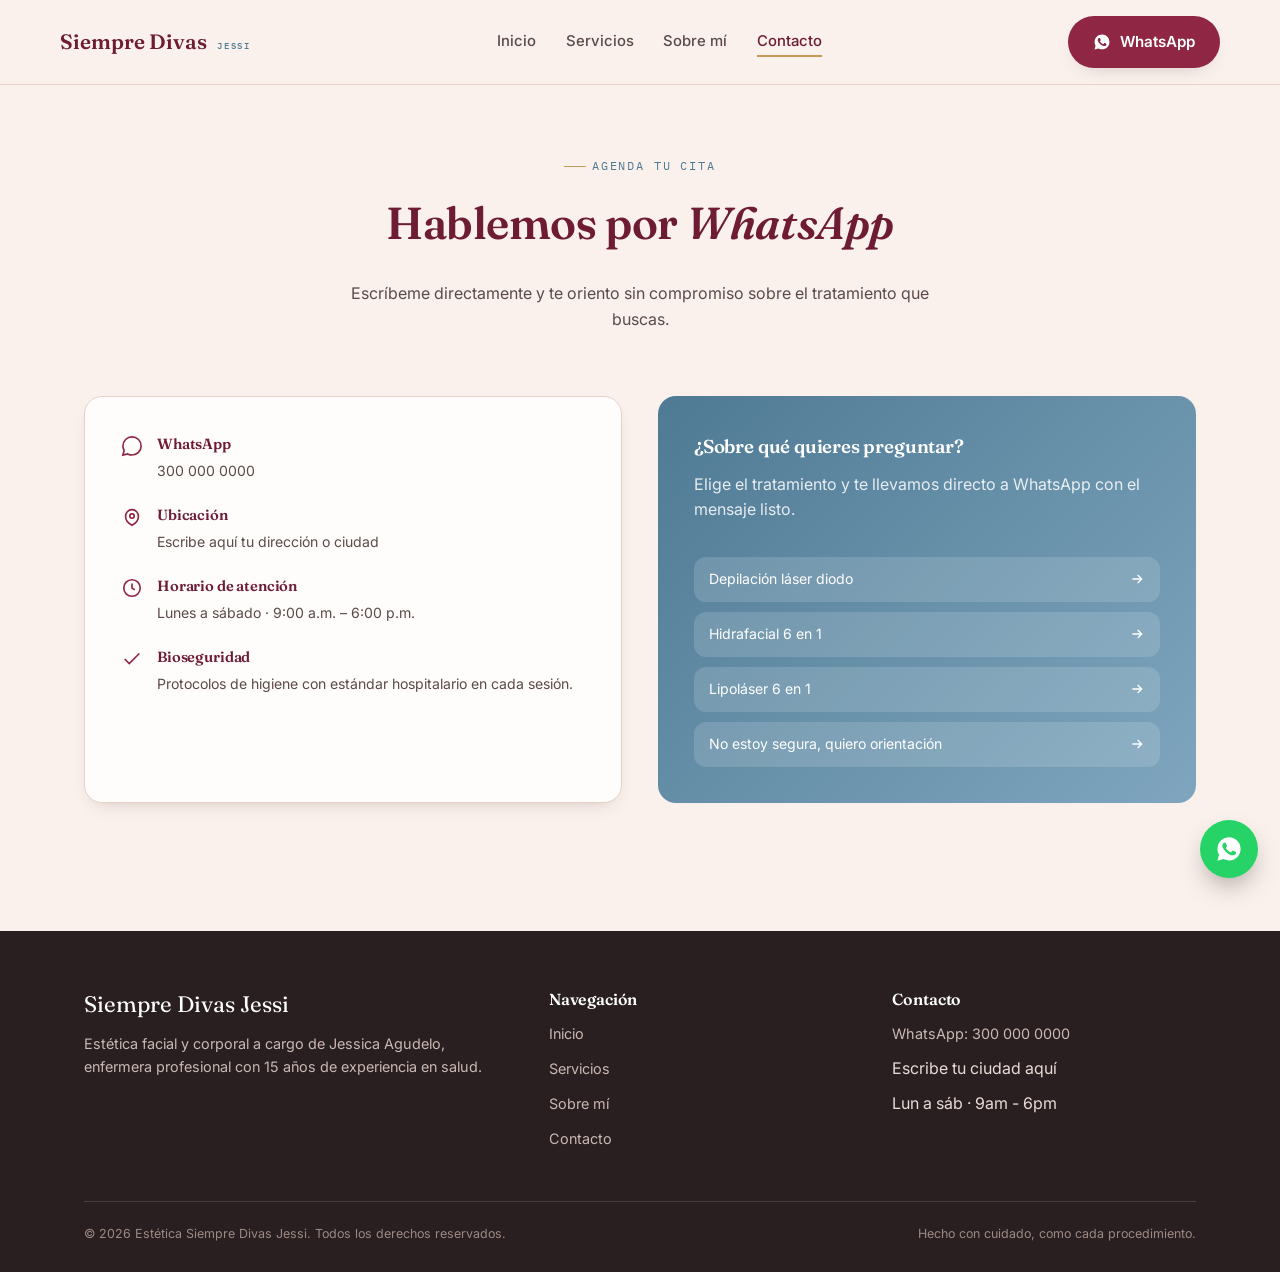
==== contacto.html @ ecc90932 "primer version" ====
<!doctype html>
<html lang="es">
  <head>
    <meta charset="UTF-8" />
    <meta name="viewport" content="width=device-width, initial-scale=1.0" />
    <title>Contacto — Estética Siempre Divas Jessi</title>
    <meta
      name="description"
      content="Agenda tu cita en Estética Siempre Divas Jessi por WhatsApp. Escríbenos y te orientamos sobre depilación láser, hidrafacial o lipoláser."
    />
    <link rel="preconnect" href="https://fonts.googleapis.com" />
    <link rel="preconnect" href="https://fonts.gstatic.com" crossorigin />
    <link
      href="https://fonts.googleapis.com/css2?family=Fraunces:ital,opsz,wght@0,9..144,500;0,9..144,600;1,9..144,500&family=Inter:wght@400;500;600;700&family=IBM+Plex+Mono:wght@500&display=swap"
      rel="stylesheet"
    />
    <link rel="stylesheet" href="style.css" />
  </head>
  <body>
    <!-- ============ HEADER ============ -->
    <header class="site-header">
      <nav class="nav container">
        <a href="index.html" class="brand"
          >Siempre Divas <small>Jessi</small></a
        >
        <ul class="nav-links">
          <li><a href="index.html">Inicio</a></li>
          <li><a href="servicios.html">Servicios</a></li>
          <li><a href="sobre-mi.html">Sobre mí</a></li>
          <li><a href="contacto.html" class="active">Contacto</a></li>
        </ul>
        <div class="nav-cta">
          <a
            class="btn btn-primary"
            href="https://wa.me/573219563133?text=Hola%20Jessi%2C%20quiero%20agendar%20una%20cita"
            target="_blank"
            rel="noopener"
          >
            <svg viewBox="0 0 24 24" fill="currentColor">
              <path
                d="M12.04 2C6.58 2 2.13 6.45 2.13 11.91c0 1.75.46 3.45 1.32 4.95L2.05 22l5.25-1.38a9.9 9.9 0 0 0 4.74 1.21h.01c5.46 0 9.91-4.45 9.91-9.91C21.96 6.45 17.5 2 12.04 2Zm5.8 14.02c-.24.68-1.4 1.3-1.93 1.38-.5.08-1.12.11-1.8-.11-.42-.14-.96-.32-1.65-.62-2.9-1.25-4.8-4.16-4.94-4.36-.14-.2-1.18-1.57-1.18-3 0-1.42.75-2.12 1.02-2.41.27-.29.58-.36.78-.36.2 0 .39 0 .56.01.18.01.42-.07.65.5.24.58.82 2 .89 2.14.07.14.12.31.02.5-.1.2-.15.32-.3.5-.15.17-.31.39-.44.52-.15.15-.3.31-.13.6.17.29.76 1.25 1.63 2.02 1.12 1 2.06 1.31 2.35 1.46.29.15.46.13.63-.08.17-.2.72-.84.91-1.13.19-.29.38-.24.63-.14.26.1 1.65.78 1.93.92.29.15.48.22.55.34.07.13.07.72-.17 1.4Z"
              />
            </svg>
            <span>WhatsApp</span>
          </a>
          <button class="nav-toggle" aria-label="Abrir menú">
            <span></span><span></span><span></span>
          </button>
        </div>
      </nav>
    </header>

    <!-- ============ PAGE HERO ============ -->
    <section class="page-hero">
      <div class="container">
        <div class="eyebrow" style="justify-content: center">
          Agenda tu cita
        </div>
        <h1>Hablemos por <em>WhatsApp</em></h1>
        <p>
          Escríbeme directamente y te oriento sin compromiso sobre el
          tratamiento que buscas.
        </p>
      </div>
    </section>

    <!-- ============ CONTACTO ============ -->
    <section style="padding-top: 16px">
      <div class="container contact-grid">
        <div class="contact-card reveal">
          <div class="contact-item">
            <svg
              viewBox="0 0 24 24"
              fill="none"
              stroke="currentColor"
              stroke-width="1.8"
            >
              <path
                d="M12.04 2C6.58 2 2.13 6.45 2.13 11.91c0 1.75.46 3.45 1.32 4.95L2.05 22l5.25-1.38a9.9 9.9 0 0 0 4.74 1.21h.01c5.46 0 9.91-4.45 9.91-9.91C21.96 6.45 17.5 2 12.04 2Z"
              />
            </svg>
            <div>
              <h4>WhatsApp</h4>
              <p>300 000 0000</p>
            </div>
          </div>
          <div class="contact-item">
            <svg
              viewBox="0 0 24 24"
              fill="none"
              stroke="currentColor"
              stroke-width="1.8"
            >
              <path
                d="M12 21c4-2 7-5.2 7-9.5A7 7 0 0 0 12 4a7 7 0 0 0-7 7.5C5 15.8 8 19 12 21Z"
              />
              <circle cx="12" cy="11" r="2.4" />
            </svg>
            <div>
              <h4>Ubicación</h4>
              <p>Escribe aquí tu dirección o ciudad</p>
            </div>
          </div>
          <div class="contact-item">
            <svg
              viewBox="0 0 24 24"
              fill="none"
              stroke="currentColor"
              stroke-width="1.8"
            >
              <circle cx="12" cy="12" r="9" />
              <path d="M12 7v5l3 2" />
            </svg>
            <div>
              <h4>Horario de atención</h4>
              <p>Lunes a sábado · 9:00 a.m. – 6:00 p.m.</p>
            </div>
          </div>
          <div class="contact-item">
            <svg
              viewBox="0 0 24 24"
              fill="none"
              stroke="currentColor"
              stroke-width="1.8"
            >
              <path d="M20 6 9 17l-5-5" />
            </svg>
            <div>
              <h4>Bioseguridad</h4>
              <p>
                Protocolos de higiene con estándar hospitalario en cada sesión.
              </p>
            </div>
          </div>
        </div>

        <div class="wa-panel reveal">
          <div>
            <h3>¿Sobre qué quieres preguntar?</h3>
            <p>
              Elige el tratamiento y te llevamos directo a WhatsApp con el
              mensaje listo.
            </p>
          </div>
          <div class="wa-services">
            <a
              href="https://wa.me/573219563133?text=Hola%20Jessi%2C%20quiero%20informaci%C3%B3n%20sobre%20depilaci%C3%B3n%20l%C3%A1ser"
              target="_blank"
              rel="noopener"
            >
              Depilación láser diodo
              <svg
                viewBox="0 0 24 24"
                width="16"
                height="16"
                fill="none"
                stroke="currentColor"
                stroke-width="2"
              >
                <path d="M5 12h14M13 6l6 6-6 6" />
              </svg>
            </a>
            <a
              href="https://wa.me/573219563133?text=Hola%20Jessi%2C%20quiero%20informaci%C3%B3n%20sobre%20hidrafacial"
              target="_blank"
              rel="noopener"
            >
              Hidrafacial 6 en 1
              <svg
                viewBox="0 0 24 24"
                width="16"
                height="16"
                fill="none"
                stroke="currentColor"
                stroke-width="2"
              >
                <path d="M5 12h14M13 6l6 6-6 6" />
              </svg>
            </a>
            <a
              href="https://wa.me/573219563133?text=Hola%20Jessi%2C%20quiero%20informaci%C3%B3n%20sobre%20lipol%C3%A1ser"
              target="_blank"
              rel="noopener"
            >
              Lipoláser 6 en 1
              <svg
                viewBox="0 0 24 24"
                width="16"
                height="16"
                fill="none"
                stroke="currentColor"
                stroke-width="2"
              >
                <path d="M5 12h14M13 6l6 6-6 6" />
              </svg>
            </a>
            <a
              href="https://wa.me/573219563133?text=Hola%20Jessi%2C%20no%20s%C3%A9%20qu%C3%A9%20tratamiento%20necesito%2C%20%C2%BFme%20puedes%20orientar%3F"
              target="_blank"
              rel="noopener"
            >
              No estoy segura, quiero orientación
              <svg
                viewBox="0 0 24 24"
                width="16"
                height="16"
                fill="none"
                stroke="currentColor"
                stroke-width="2"
              >
                <path d="M5 12h14M13 6l6 6-6 6" />
              </svg>
            </a>
          </div>
        </div>
      </div>
    </section>

    <!-- ============ FOOTER ============ -->
    <footer class="site-footer">
      <div class="container">
        <div class="footer-grid">
          <div>
            <div class="footer-brand">Siempre Divas Jessi</div>
            <p>
              Estética facial y corporal a cargo de Jessica Agudelo, enfermera
              profesional con 15 años de experiencia en salud.
            </p>
          </div>
          <div>
            <h4>Navegación</h4>
            <ul>
              <li><a href="index.html">Inicio</a></li>
              <li><a href="servicios.html">Servicios</a></li>
              <li><a href="sobre-mi.html">Sobre mí</a></li>
              <li><a href="contacto.html">Contacto</a></li>
            </ul>
          </div>
          <div>
            <h4>Contacto</h4>
            <ul>
              <li>
                <a
                  href="https://wa.me/573219563133"
                  target="_blank"
                  rel="noopener"
                  >WhatsApp: 300 000 0000</a
                >
              </li>
              <li>Escribe tu ciudad aquí</li>
              <li>Lun a sáb · 9am - 6pm</li>
            </ul>
          </div>
        </div>
        <div class="footer-bottom">
          <span
            >© 2026 Estética Siempre Divas Jessi. Todos los derechos
            reservados.</span
          >
          <span>Hecho con cuidado, como cada procedimiento.</span>
        </div>
      </div>
    </footer>

    <a
      class="wa-float"
      href="https://wa.me/573219563133?text=Hola%20Jessi%2C%20quiero%20agendar%20una%20cita"
      target="_blank"
      rel="noopener"
      aria-label="Escribir por WhatsApp"
    >
      <svg viewBox="0 0 24 24" fill="currentColor">
        <path
          d="M12.04 2C6.58 2 2.13 6.45 2.13 11.91c0 1.75.46 3.45 1.32 4.95L2.05 22l5.25-1.38a9.9 9.9 0 0 0 4.74 1.21h.01c5.46 0 9.91-4.45 9.91-9.91C21.96 6.45 17.5 2 12.04 2Zm5.8 14.02c-.24.68-1.4 1.3-1.93 1.38-.5.08-1.12.11-1.8-.11-.42-.14-.96-.32-1.65-.62-2.9-1.25-4.8-4.16-4.94-4.36-.14-.2-1.18-1.57-1.18-3 0-1.42.75-2.12 1.02-2.41.27-.29.58-.36.78-.36.2 0 .39 0 .56.01.18.01.42-.07.65.5.24.58.82 2 .89 2.14.07.14.12.31.02.5-.1.2-.15.32-.3.5-.15.17-.31.39-.44.52-.15.15-.3.31-.13.6.17.29.76 1.25 1.63 2.02 1.12 1 2.06 1.31 2.35 1.46.29.15.46.13.63-.08.17-.2.72-.84.91-1.13.19-.29.38-.24.63-.14.26.1 1.65.78 1.93.92.29.15.48.22.55.34.07.13.07.72-.17 1.4Z"
        />
      </svg>
    </a>

    <script src="main.js"></script>
  </body>
</html>
---- style.css ----
/* ==========================================================================
   Estética Siempre Divas Jessi — Sistema de diseño
   Paleta: azul bata clínica + vino profundo + dorado credencial
   Tipografía: Fraunces (display) + Inter (cuerpo) + IBM Plex Mono (etiquetas)
   ========================================================================== */

:root {
  --ink: #2a1f20;
  --ink-soft: #5b4a48;
  --bg: #fbf1ec;
  --bg-alt: #f4e4dd;
  --card: #fffdfb;
  --rose: #8f2643;
  --rose-deep: #6e1b34;
  --rose-tint: #f1d3d9;
  --blue: #7fa6be;
  --blue-deep: #4f7a94;
  --blue-tint: #e4eef3;
  --gold: #c69a56;
  --gold-soft: #e7d3a9;
  --line: #e4d2c8;

  --font-display: "Fraunces", "Georgia", serif;
  --font-body: "Inter", "Segoe UI", sans-serif;
  --font-mono: "IBM Plex Mono", monospace;

  --radius: 18px;
  --radius-sm: 10px;
  --shadow: 0 18px 40px -20px rgba(42, 31, 32, 0.35);
  --shadow-sm: 0 8px 20px -12px rgba(42, 31, 32, 0.3);
}

*,
*::before,
*::after {
  box-sizing: border-box;
}
html {
  scroll-behavior: smooth;
}

body {
  margin: 0;
  background: var(--bg);
  color: var(--ink);
  font-family: var(--font-body);
  font-size: 16px;
  line-height: 1.6;
  -webkit-font-smoothing: antialiased;
}

img {
  max-width: 100%;
  display: block;
}
a {
  color: inherit;
  text-decoration: none;
}
ul {
  margin: 0;
  padding: 0;
  list-style: none;
}
h1,
h2,
h3,
h4 {
  font-family: var(--font-display);
  font-weight: 600;
  margin: 0 0 0.5em;
  color: var(--rose-deep);
  letter-spacing: -0.01em;
}
p {
  margin: 0 0 1em;
}

.container {
  width: 100%;
  max-width: 1160px;
  margin: 0 auto;
  padding: 0 24px;
}

.eyebrow {
  display: inline-flex;
  align-items: center;
  gap: 0.5em;
  font-family: var(--font-mono);
  text-transform: uppercase;
  letter-spacing: 0.16em;
  font-size: 0.72rem;
  color: var(--blue-deep);
  margin-bottom: 1em;
}
.eyebrow::before {
  content: "";
  width: 22px;
  height: 1.5px;
  background: var(--gold);
}

/* -------------------- Botones -------------------- */
.btn {
  display: inline-flex;
  align-items: center;
  gap: 0.55em;
  padding: 0.85em 1.6em;
  border-radius: 999px;
  font-weight: 600;
  font-size: 0.95rem;
  border: 1.5px solid transparent;
  cursor: pointer;
  transition:
    transform 0.25s ease,
    box-shadow 0.25s ease,
    background 0.25s ease;
}
.btn:hover {
  transform: translateY(-2px);
}
.btn-primary {
  background: var(--rose);
  color: #fff;
  box-shadow: var(--shadow-sm);
}
.btn-primary:hover {
  background: var(--rose-deep);
}
.btn-ghost {
  background: transparent;
  border-color: var(--rose);
  color: var(--rose-deep);
}
.btn-ghost:hover {
  background: var(--rose-tint);
}
.btn-light {
  background: #fff;
  color: var(--rose-deep);
}
.btn svg {
  width: 18px;
  height: 18px;
  flex-shrink: 0;
}

/* -------------------- Header -------------------- */
.site-header {
  position: sticky;
  top: 0;
  z-index: 50;
  background: rgba(251, 241, 236, 0.88);
  backdrop-filter: blur(10px);
  border-bottom: 1px solid var(--line);
}
.nav {
  display: flex;
  align-items: center;
  justify-content: space-between;
  padding: 16px 0;
}
.brand {
  display: flex;
  align-items: baseline;
  gap: 0.5em;
  font-family: var(--font-display);
  font-size: 1.3rem;
  font-weight: 600;
  color: var(--rose-deep);
}
.brand small {
  font-family: var(--font-mono);
  font-size: 0.58rem;
  letter-spacing: 0.18em;
  text-transform: uppercase;
  color: var(--blue-deep);
  font-weight: 500;
}
.nav-links {
  display: flex;
  gap: 2em;
  font-size: 0.93rem;
  font-weight: 500;
}
.nav-links a {
  position: relative;
  padding: 0.3em 0;
  color: var(--ink-soft);
}
.nav-links a::after {
  content: "";
  position: absolute;
  left: 0;
  bottom: -2px;
  width: 0%;
  height: 2px;
  background: var(--gold);
  transition: width 0.25s ease;
}
.nav-links a:hover::after,
.nav-links a.active::after {
  width: 100%;
}
.nav-links a.active {
  color: var(--rose-deep);
}

.nav-cta {
  display: flex;
  align-items: center;
  gap: 14px;
}
.nav-toggle {
  display: none;
  background: none;
  border: none;
  cursor: pointer;
  padding: 6px;
}
.nav-toggle span {
  display: block;
  width: 24px;
  height: 2px;
  background: var(--rose-deep);
  margin: 5px 0;
  transition:
    transform 0.25s ease,
    opacity 0.25s ease;
}

/* -------------------- Hero -------------------- */
.hero {
  padding: 72px 0 96px;
  overflow: hidden;
}
.hero .container {
  display: grid;
  grid-template-columns: 1.05fr 0.95fr;
  gap: 56px;
  align-items: center;
}
.hero h1 {
  font-size: clamp(2.3rem, 4vw, 3.4rem);
  line-height: 1.08;
}
.hero h1 em {
  font-style: italic;
  color: var(--rose);
}
.hero-sub {
  font-size: 1.08rem;
  color: var(--ink-soft);
  max-width: 46ch;
}
.hero-cta {
  display: flex;
  gap: 14px;
  flex-wrap: wrap;
  margin-top: 1.6em;
}

.hero-trust {
  margin-top: 2.6em;
  display: flex;
  gap: 28px;
  flex-wrap: wrap;
}
.hero-trust div {
  font-family: var(--font-mono);
  font-size: 0.68rem;
  letter-spacing: 0.08em;
  text-transform: uppercase;
  color: var(--ink-soft);
  border-left: 2px solid var(--gold);
  padding-left: 0.7em;
}
.hero-trust strong {
  display: block;
  font-family: var(--font-display);
  font-size: 1.3rem;
  color: var(--rose-deep);
  text-transform: none;
  letter-spacing: 0;
}

.hero-art {
  position: relative;
}
.hero-photo {
  border-radius: var(--radius);
  overflow: hidden;
  box-shadow: var(--shadow);
  aspect-ratio: 3/4;
  background: var(--blue-tint);
}
.hero-photo img {
  width: 100%;
  height: 100%;
  object-fit: cover;
  object-position: top center;
}

/* credencial: elemento distintivo */
.credential {
  position: absolute;
  bottom: -30px;
  left: -34px;
  width: 250px;
  background: #fff;
  border-radius: 14px;
  padding: 16px 18px;
  box-shadow: var(--shadow);
  transform: rotate(-6deg);
  border: 1px solid var(--line);
}
.credential::before {
  content: "";
  position: absolute;
  top: -8px;
  left: 26px;
  width: 46px;
  height: 16px;
  background: var(--gold-soft);
  border-radius: 3px;
}
.credential-top {
  display: flex;
  align-items: center;
  gap: 8px;
  margin-bottom: 10px;
}
.credential-dot {
  width: 9px;
  height: 9px;
  border-radius: 50%;
  background: var(--rose);
  flex-shrink: 0;
  box-shadow: 0 0 0 3px var(--rose-tint);
}
.credential-label {
  font-family: var(--font-mono);
  font-size: 0.58rem;
  letter-spacing: 0.12em;
  text-transform: uppercase;
  color: var(--blue-deep);
}
.credential-name {
  font-family: var(--font-display);
  font-size: 1.05rem;
  color: var(--ink);
  margin-bottom: 2px;
}
.credential-role {
  font-size: 0.74rem;
  color: var(--ink-soft);
  margin-bottom: 10px;
}
.credential-meta {
  display: flex;
  justify-content: space-between;
  border-top: 1px dashed var(--line);
  padding-top: 8px;
  font-family: var(--font-mono);
  font-size: 0.62rem;
  color: var(--blue-deep);
  text-transform: uppercase;
  letter-spacing: 0.04em;
}

/* -------------------- Secciones genéricas -------------------- */
section {
  padding: 88px 0;
}
.section-head {
  max-width: 620px;
  margin-bottom: 3em;
}
.section-head.center {
  margin-left: auto;
  margin-right: auto;
  text-align: center;
}
.section-head h2 {
  font-size: clamp(1.7rem, 3vw, 2.3rem);
}
.section-head p {
  color: var(--ink-soft);
}

.alt-bg {
  background: var(--bg-alt);
}

/* -------------------- Tarjetas de servicio -------------------- */
.service-grid {
  display: grid;
  grid-template-columns: repeat(3, 1fr);
  gap: 26px;
}
.service-card {
  background: var(--card);
  border-radius: var(--radius);
  padding: 32px 28px;
  border: 1px solid var(--line);
  box-shadow: var(--shadow-sm);
  transition:
    transform 0.3s ease,
    box-shadow 0.3s ease;
  display: flex;
  flex-direction: column;
  gap: 14px;
}
.service-card:hover {
  transform: translateY(-6px);
  box-shadow: var(--shadow);
}
.service-icon {
  width: 52px;
  height: 52px;
  border-radius: 14px;
  background: var(--blue-tint);
  display: flex;
  align-items: center;
  justify-content: center;
  color: var(--blue-deep);
}
.service-icon svg {
  width: 26px;
  height: 26px;
}
.service-card h3 {
  font-size: 1.25rem;
  margin-bottom: 0.2em;
}
.service-card p {
  color: var(--ink-soft);
  font-size: 0.93rem;
  margin-bottom: 0;
  flex-grow: 1;
}
.service-card .card-link {
  font-family: var(--font-mono);
  font-size: 0.72rem;
  letter-spacing: 0.06em;
  text-transform: uppercase;
  color: var(--rose);
  display: inline-flex;
  align-items: center;
  gap: 0.4em;
}
.service-card .card-link svg {
  width: 14px;
  height: 14px;
  transition: transform 0.2s ease;
}
.service-card:hover .card-link svg {
  transform: translateX(4px);
}

/* -------------------- Franja de confianza -------------------- */
.trust-strip {
  display: flex;
  flex-wrap: wrap;
  gap: 12px;
  justify-content: center;
}
.trust-pill {
  display: inline-flex;
  align-items: center;
  gap: 0.5em;
  padding: 0.6em 1.2em;
  background: var(--card);
  border: 1px solid var(--line);
  border-radius: 999px;
  font-size: 0.82rem;
  color: var(--ink-soft);
}
.trust-pill svg {
  width: 16px;
  height: 16px;
  color: var(--gold);
}

/* -------------------- CTA final -------------------- */
.cta-band {
  background: linear-gradient(135deg, var(--rose-deep), var(--rose));
  color: #fff;
  border-radius: 26px;
  padding: 56px 48px;
  display: flex;
  align-items: center;
  justify-content: space-between;
  gap: 24px;
  flex-wrap: wrap;
}
.cta-band h2 {
  color: #fff;
  margin-bottom: 0.2em;
}
.cta-band p {
  color: rgba(255, 255, 255, 0.82);
  margin-bottom: 0;
}

/* -------------------- Footer -------------------- */
.site-footer {
  background: var(--ink);
  color: #e9dcd8;
  padding: 56px 0 28px;
  margin-top: 40px;
}
.footer-grid {
  display: grid;
  grid-template-columns: 1.4fr 1fr 1fr;
  gap: 40px;
  margin-bottom: 40px;
}
.footer-grid h4 {
  color: #fff;
  font-size: 1rem;
}
.footer-brand {
  font-family: var(--font-display);
  font-size: 1.4rem;
  color: #fff;
  margin-bottom: 0.4em;
}
.footer-grid p,
.footer-grid a {
  color: #c9b8b3;
  font-size: 0.9rem;
}
.footer-grid a:hover {
  color: var(--gold-soft);
}
.footer-grid ul li {
  margin-bottom: 0.6em;
}
.footer-bottom {
  border-top: 1px solid rgba(233, 220, 216, 0.15);
  padding-top: 22px;
  font-size: 0.78rem;
  color: #9c8983;
  display: flex;
  justify-content: space-between;
  flex-wrap: wrap;
  gap: 10px;
}

/* -------------------- WhatsApp flotante -------------------- */
.wa-float {
  position: fixed;
  bottom: 22px;
  right: 22px;
  z-index: 60;
  width: 58px;
  height: 58px;
  border-radius: 50%;
  background: #25d366;
  display: flex;
  align-items: center;
  justify-content: center;
  box-shadow: 0 12px 28px -8px rgba(0, 0, 0, 0.4);
  transition: transform 0.25s ease;
}
.wa-float:hover {
  transform: scale(1.08);
}
.wa-float svg {
  width: 28px;
  height: 28px;
  fill: #fff;
}

/* -------------------- Reveal on scroll -------------------- */
.reveal {
  opacity: 0;
  transform: translateY(18px);
  transition:
    opacity 0.7s ease,
    transform 0.7s ease;
}
.reveal.is-visible {
  opacity: 1;
  transform: translateY(0);
}

/* -------------------- Página interna: hero simple -------------------- */
.page-hero {
  padding: 64px 0 48px;
  text-align: center;
}
.page-hero h1 {
  font-size: clamp(2rem, 4vw, 2.8rem);
}
.page-hero p {
  color: var(--ink-soft);
  max-width: 60ch;
  margin: 0 auto;
}

/* -------------------- Servicios (página) -------------------- */
.service-detail {
  display: grid;
  grid-template-columns: 0.9fr 1.1fr;
  gap: 52px;
  align-items: center;
  padding: 56px 0;
  border-bottom: 1px solid var(--line);
}
.service-detail:last-child {
  border-bottom: none;
}
.service-detail:nth-child(even) {
  direction: rtl;
}
.service-detail:nth-child(even) > * {
  direction: ltr;
}
.service-visual {
  background: var(--blue-tint);
  border-radius: var(--radius);
  aspect-ratio: 4/3.2;
  display: flex;
  align-items: center;
  justify-content: center;
  position: relative;
  overflow: hidden;
}
.service-visual svg {
  width: 46%;
  height: 46%;
  color: var(--blue-deep);
}
.service-visual .tag {
  position: absolute;
  top: 18px;
  left: 18px;
  background: #fff;
  padding: 0.4em 0.9em;
  border-radius: 999px;
  font-family: var(--font-mono);
  font-size: 0.62rem;
  letter-spacing: 0.08em;
  text-transform: uppercase;
  color: var(--rose);
  box-shadow: var(--shadow-sm);
}
.service-copy ul {
  margin: 1.2em 0;
}
.service-copy li {
  padding-left: 1.6em;
  position: relative;
  margin-bottom: 0.7em;
  color: var(--ink-soft);
  font-size: 0.95rem;
}
.service-copy li::before {
  content: "";
  position: absolute;
  left: 0;
  top: 0.5em;
  width: 8px;
  height: 8px;
  border-radius: 2px;
  background: var(--gold);
  transform: rotate(45deg);
}
.zone-tags {
  display: flex;
  flex-wrap: wrap;
  gap: 8px;
  margin: 1.2em 0;
}
.zone-tags span {
  font-size: 0.78rem;
  padding: 0.4em 0.9em;
  border-radius: 999px;
  background: var(--rose-tint);
  color: var(--rose-deep);
}

/* -------------------- Sobre mí: timeline -------------------- */
.timeline {
  position: relative;
  padding-left: 32px;
  border-left: 2px solid var(--line);
}
.timeline-item {
  position: relative;
  padding-bottom: 40px;
}
.timeline-item:last-child {
  padding-bottom: 0;
}
.timeline-item::before {
  content: "";
  position: absolute;
  left: -39px;
  top: 2px;
  width: 16px;
  height: 16px;
  border-radius: 50%;
  background: var(--card);
  border: 3px solid var(--gold);
}
.timeline-item h4 {
  font-size: 1.05rem;
  margin-bottom: 0.3em;
  color: var(--ink);
}
.timeline-item p {
  color: var(--ink-soft);
  font-size: 0.92rem;
  margin-bottom: 0;
}

.values-grid {
  display: grid;
  grid-template-columns: repeat(4, 1fr);
  gap: 20px;
}
.value-card {
  text-align: center;
  padding: 26px 16px;
  background: var(--card);
  border-radius: var(--radius-sm);
  border: 1px solid var(--line);
}
.value-card svg {
  width: 30px;
  height: 30px;
  color: var(--rose);
  margin-bottom: 10px;
}
.value-card h4 {
  font-size: 0.95rem;
  margin-bottom: 0.3em;
}
.value-card p {
  font-size: 0.82rem;
  color: var(--ink-soft);
  margin: 0;
}

.about-portrait {
  display: grid;
  grid-template-columns: 0.8fr 1.2fr;
  gap: 52px;
  align-items: center;
}
.about-portrait .hero-photo {
  aspect-ratio: 3/4;
}

/* -------------------- Contacto -------------------- */
.contact-grid {
  display: grid;
  grid-template-columns: 1fr 1fr;
  gap: 36px;
}
.contact-card {
  background: var(--card);
  border: 1px solid var(--line);
  border-radius: var(--radius);
  padding: 36px;
  box-shadow: var(--shadow-sm);
}
.contact-item {
  display: flex;
  gap: 14px;
  margin-bottom: 22px;
  align-items: flex-start;
}
.contact-item:last-child {
  margin-bottom: 0;
}
.contact-item svg {
  width: 22px;
  height: 22px;
  color: var(--rose);
  flex-shrink: 0;
  margin-top: 2px;
}
.contact-item h4 {
  font-size: 0.92rem;
  margin-bottom: 0.2em;
}
.contact-item p {
  font-size: 0.88rem;
  color: var(--ink-soft);
  margin: 0;
}

.wa-panel {
  background: linear-gradient(135deg, var(--blue-deep), var(--blue));
  border-radius: var(--radius);
  padding: 36px;
  color: #fff;
  display: flex;
  flex-direction: column;
  justify-content: center;
  gap: 18px;
}
.wa-panel h3 {
  color: #fff;
}
.wa-panel p {
  color: rgba(255, 255, 255, 0.85);
}
.wa-services {
  display: flex;
  flex-direction: column;
  gap: 10px;
}
.wa-services a {
  background: rgba(255, 255, 255, 0.14);
  padding: 0.8em 1.1em;
  border-radius: 12px;
  font-size: 0.88rem;
  display: flex;
  justify-content: space-between;
  align-items: center;
  transition: background 0.2s ease;
}
.wa-services a:hover {
  background: rgba(255, 255, 255, 0.24);
}

/* -------------------- Responsive -------------------- */
@media (max-width: 920px) {
  .hero .container {
    grid-template-columns: 1fr;
  }
  .hero-art {
    order: -1;
    max-width: 380px;
    margin: 0 auto 40px;
  }
  .service-grid {
    grid-template-columns: 1fr 1fr;
  }
  .footer-grid {
    grid-template-columns: 1fr;
    gap: 28px;
  }
  .service-detail {
    grid-template-columns: 1fr;
  }
  .service-detail:nth-child(even) {
    direction: ltr;
  }
  .about-portrait {
    grid-template-columns: 1fr;
  }
  .values-grid {
    grid-template-columns: 1fr 1fr;
  }
  .contact-grid {
    grid-template-columns: 1fr;
  }
}
@media (max-width: 720px) {
  .nav-links {
    position: absolute;
    top: 100%;
    left: 0;
    right: 0;
    background: var(--bg);
    flex-direction: column;
    padding: 20px 24px;
    border-bottom: 1px solid var(--line);
    display: none;
    gap: 1em;
  }
  .nav-links.open {
    display: flex;
  }
  .nav-toggle {
    display: block;
  }
  .nav-cta .btn-primary span {
    display: none;
  }
  .service-grid {
    grid-template-columns: 1fr;
  }
  .values-grid {
    grid-template-columns: 1fr 1fr;
  }
  .cta-band {
    flex-direction: column;
    text-align: center;
    padding: 40px 28px;
  }
  .credential {
    width: 200px;
    left: 10px;
    padding: 12px 14px;
  }
}

@media (prefers-reduced-motion: reduce) {
  * {
    transition: none !important;
    animation: none !important;
    scroll-behavior: auto !important;
  }
}
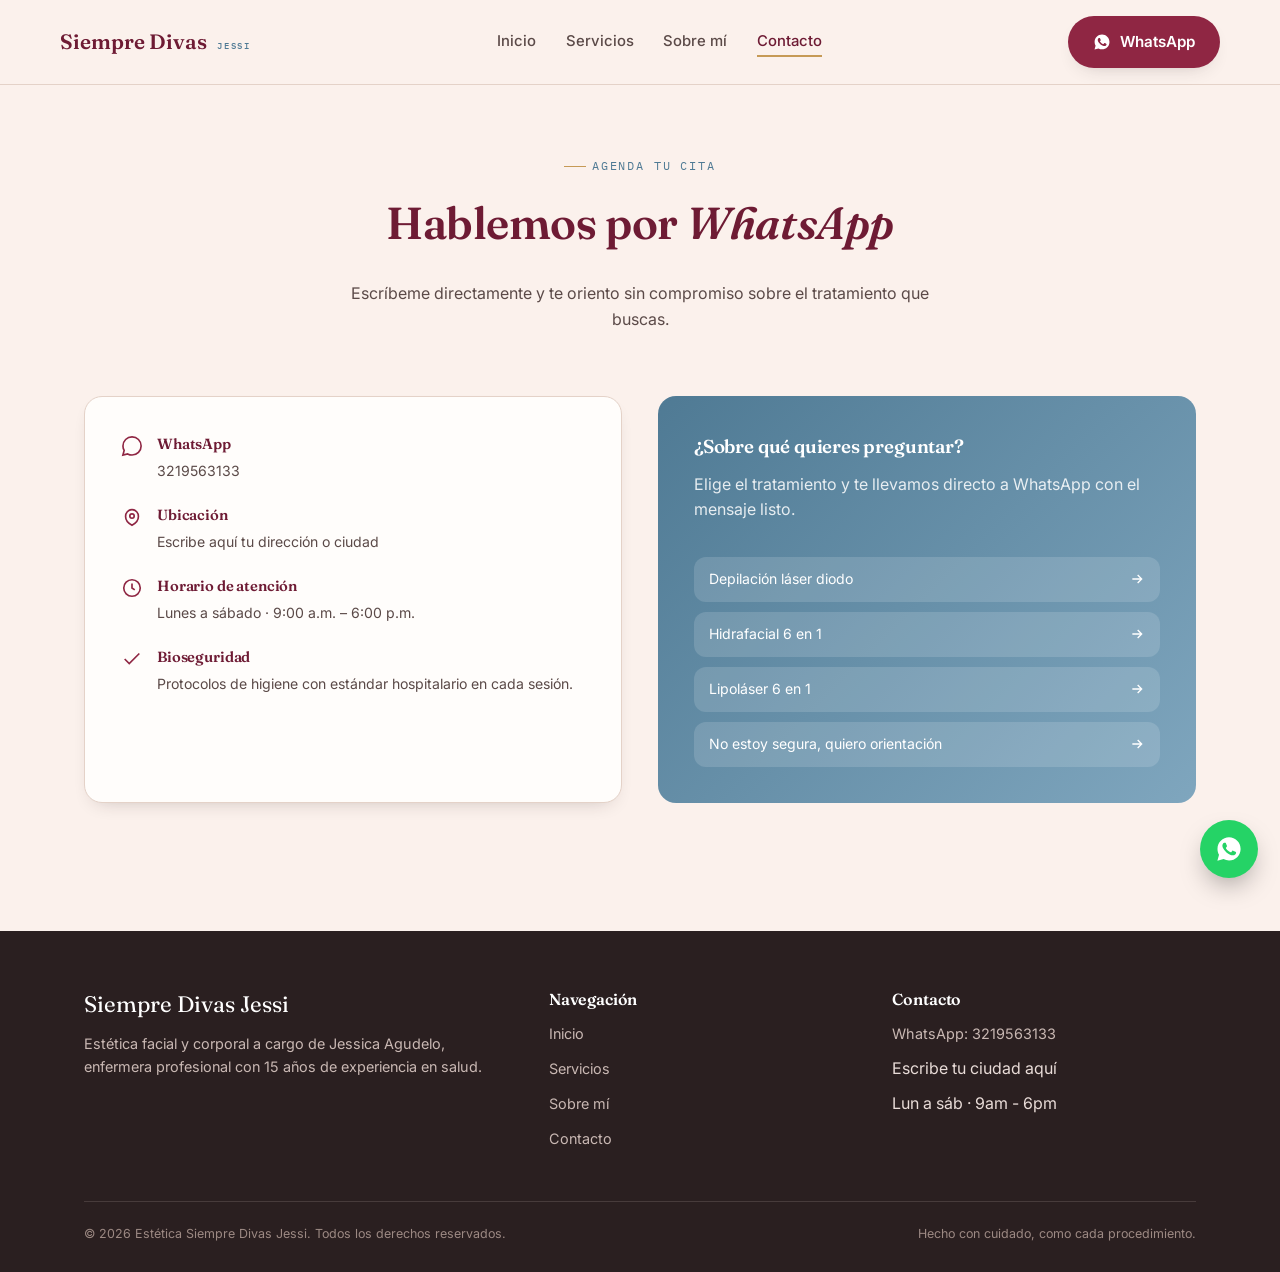
==== commit ce15590c: "cambios" ====
--- a/contacto.html
+++ b/contacto.html
@@ -81,7 +81,7 @@
             </svg>
             <div>
               <h4>WhatsApp</h4>
-              <p>300 000 0000</p>
+              <p>3219563133</p>
             </div>
           </div>
           <div class="contact-item">
@@ -244,7 +244,7 @@
                   href="https://wa.me/573219563133"
                   target="_blank"
                   rel="noopener"
-                  >WhatsApp: 300 000 0000</a
+                  >WhatsApp: 3219563133</a
                 >
               </li>
               <li>Escribe tu ciudad aquí</li>
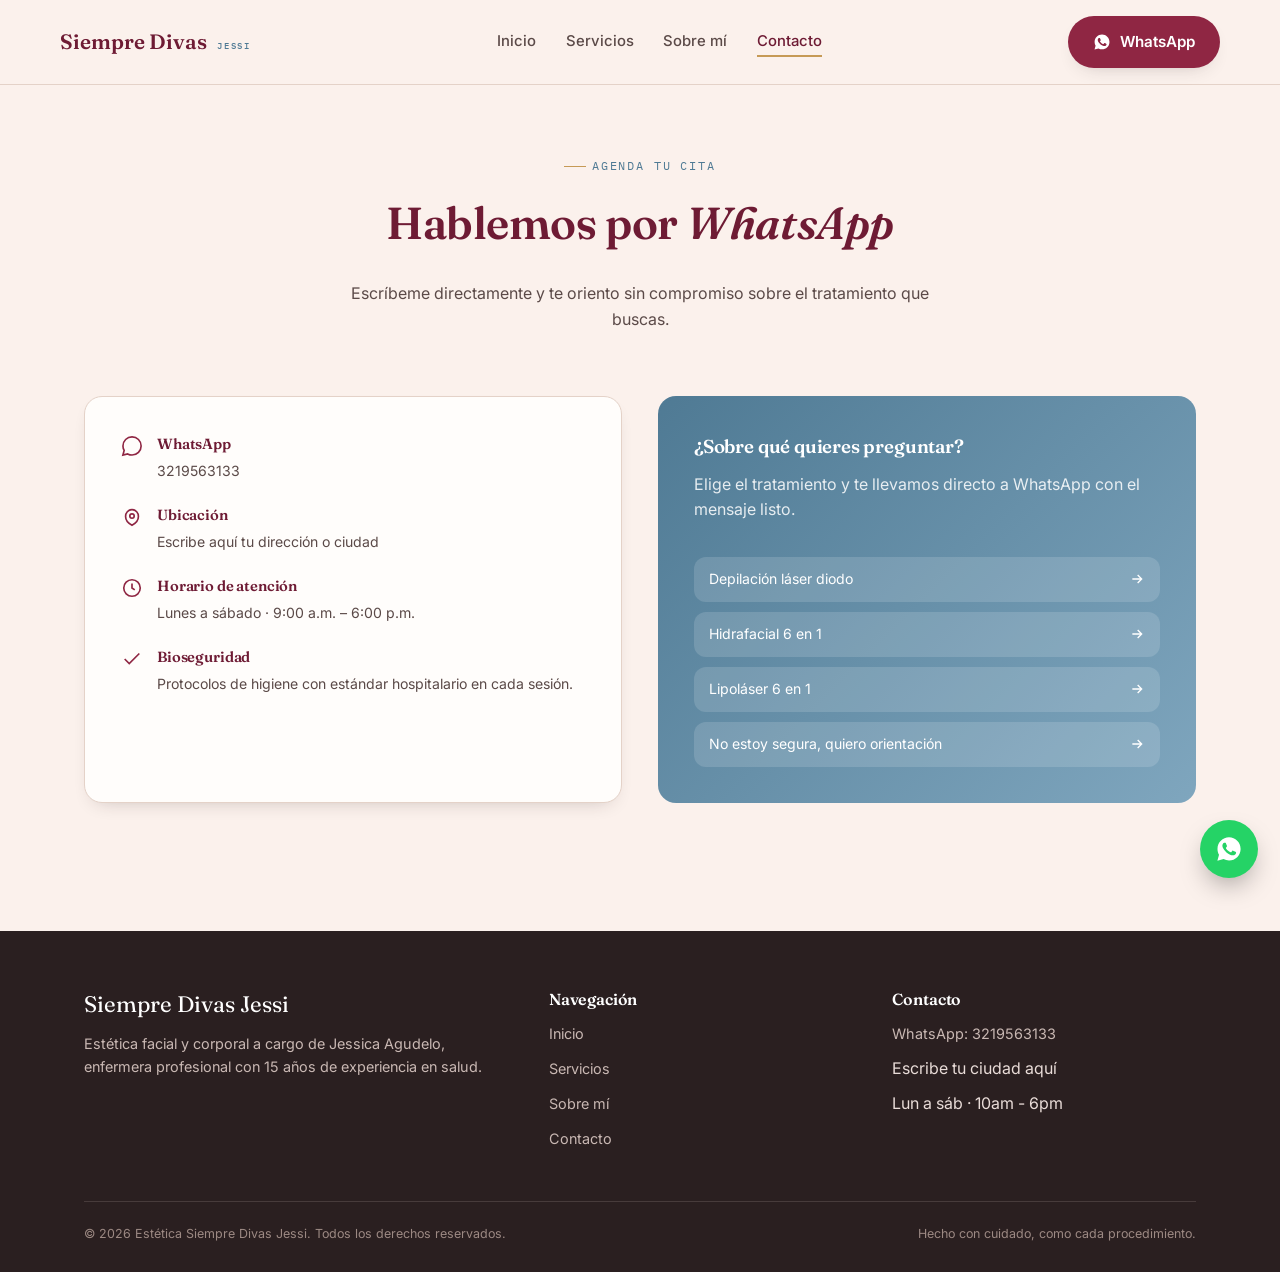
==== commit b8141e8c: "cambios" ====
--- a/contacto.html
+++ b/contacto.html
@@ -248,7 +248,7 @@
                 >
               </li>
               <li>Escribe tu ciudad aquí</li>
-              <li>Lun a sáb · 9am - 6pm</li>
+              <li>Lun a sáb · 10am - 6pm</li>
             </ul>
           </div>
         </div>
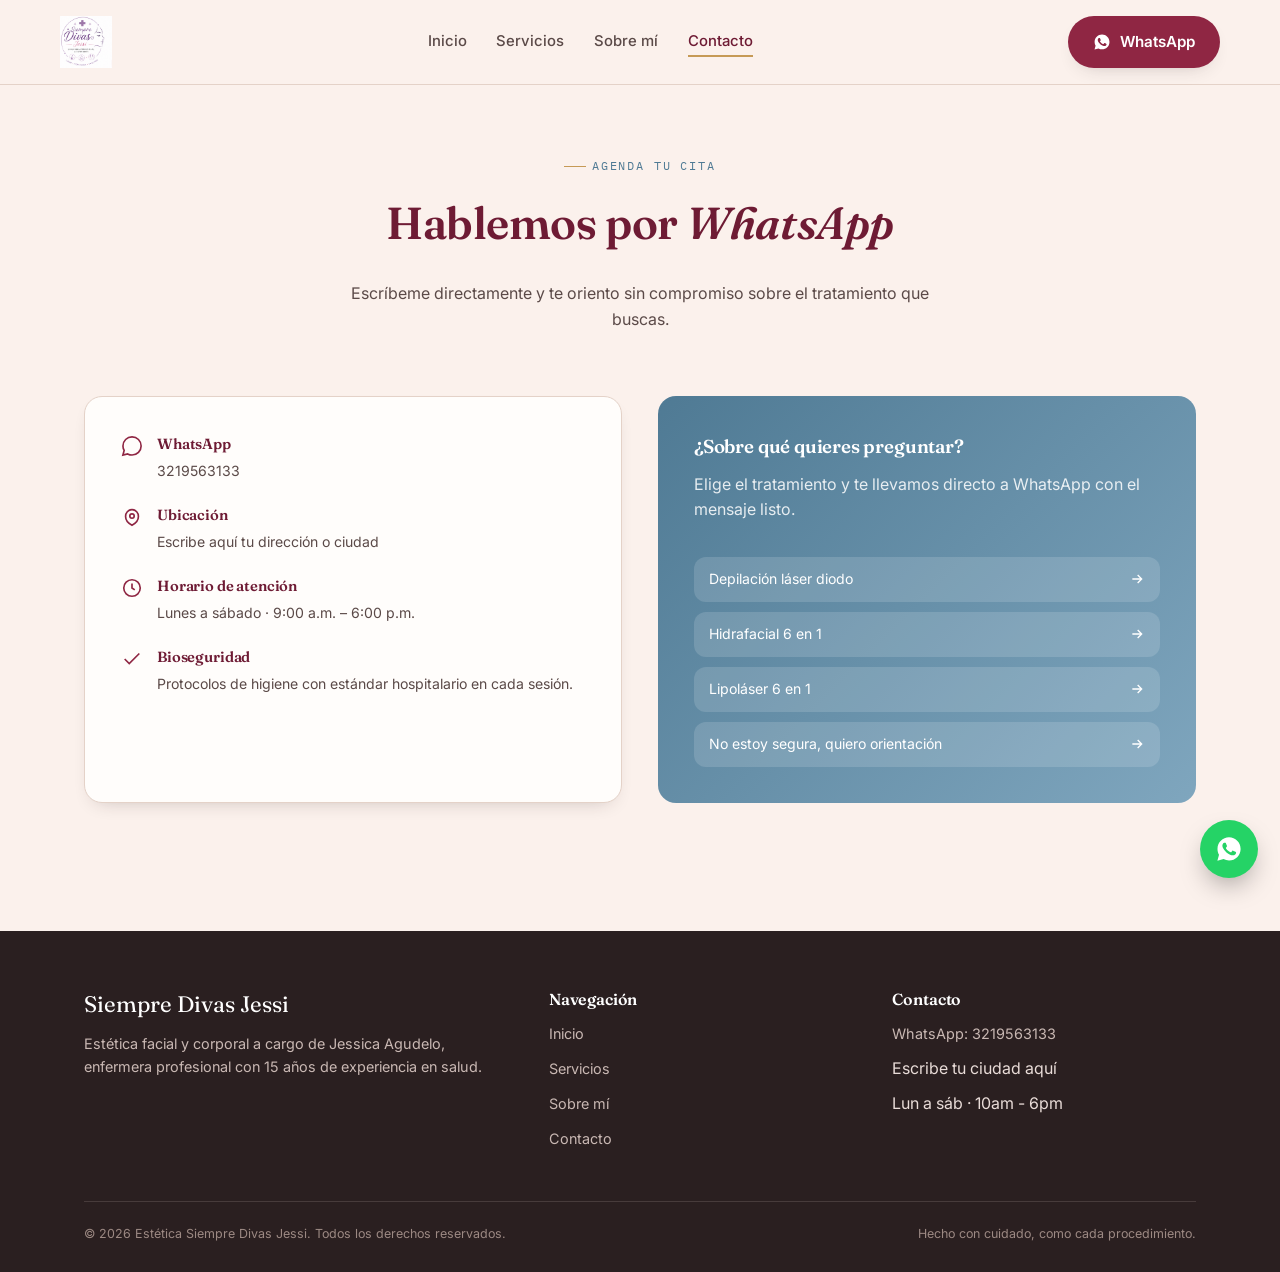
==== commit 23a8fee4: "cambios" ====
--- a/contacto.html
+++ b/contacto.html
@@ -14,15 +14,26 @@
       href="https://fonts.googleapis.com/css2?family=Fraunces:ital,opsz,wght@0,9..144,500;0,9..144,600;1,9..144,500&family=Inter:wght@400;500;600;700&family=IBM+Plex+Mono:wght@500&display=swap"
       rel="stylesheet"
     />
+    <link
+      rel="icon"
+      type="image/png"
+      sizes="32x32"
+      href="multimedia/favicon-32.png"
+    />
+    <link rel="apple-touch-icon" href="multimedia/apple-touch-icon.png" />
     <link rel="stylesheet" href="style.css" />
   </head>
   <body>
     <!-- ============ HEADER ============ -->
     <header class="site-header">
       <nav class="nav container">
-        <a href="index.html" class="brand"
-          >Siempre Divas <small>Jessi</small></a
-        >
+        <a href="index.html" class="brand">
+          <img
+            src="multimedia/logo.png"
+            alt="Siempre Divas Jessi"
+            class="brand-logo"
+          />
+        </a>
         <ul class="nav-links">
           <li><a href="index.html">Inicio</a></li>
           <li><a href="servicios.html">Servicios</a></li>
@@ -278,4 +289,4 @@
 
     <script src="main.js"></script>
   </body>
-</html>
+</html>
--- a/style.css
+++ b/style.css
@@ -163,12 +163,18 @@
 }
 .brand {
   display: flex;
-  align-items: baseline;
-  gap: 0.5em;
+  align-items: center;
+  gap: 0.65em;
   font-family: var(--font-display);
   font-size: 1.3rem;
   font-weight: 600;
   color: var(--rose-deep);
+}
+.brand-logo {
+  height: 52px;
+  width: auto;
+  flex-shrink: 0;
+  display: block;
 }
 .brand small {
   font-family: var(--font-mono);
@@ -425,10 +431,16 @@
   align-items: center;
   justify-content: center;
   color: var(--blue-deep);
+  overflow: hidden;
 }
 .service-icon svg {
   width: 26px;
   height: 26px;
+}
+.service-icon img {
+  width: 100%;
+  height: 100%;
+  object-fit: cover;
 }
 .service-card h3 {
   font-size: 1.25rem;
@@ -633,6 +645,14 @@
   width: 46%;
   height: 46%;
   color: var(--blue-deep);
+}
+.service-visual img {
+  width: 100%;
+  height: 100%;
+  object-fit: cover;
+}
+.service-visual.has-photo {
+  background: var(--card);
 }
 .service-visual .tag {
   position: absolute;
@@ -901,6 +921,9 @@
     left: 10px;
     padding: 12px 14px;
   }
+  .brand-logo {
+    height: 40px;
+  }
 }
 
 @media (prefers-reduced-motion: reduce) {
@@ -909,4 +932,4 @@
     animation: none !important;
     scroll-behavior: auto !important;
   }
-}
+}
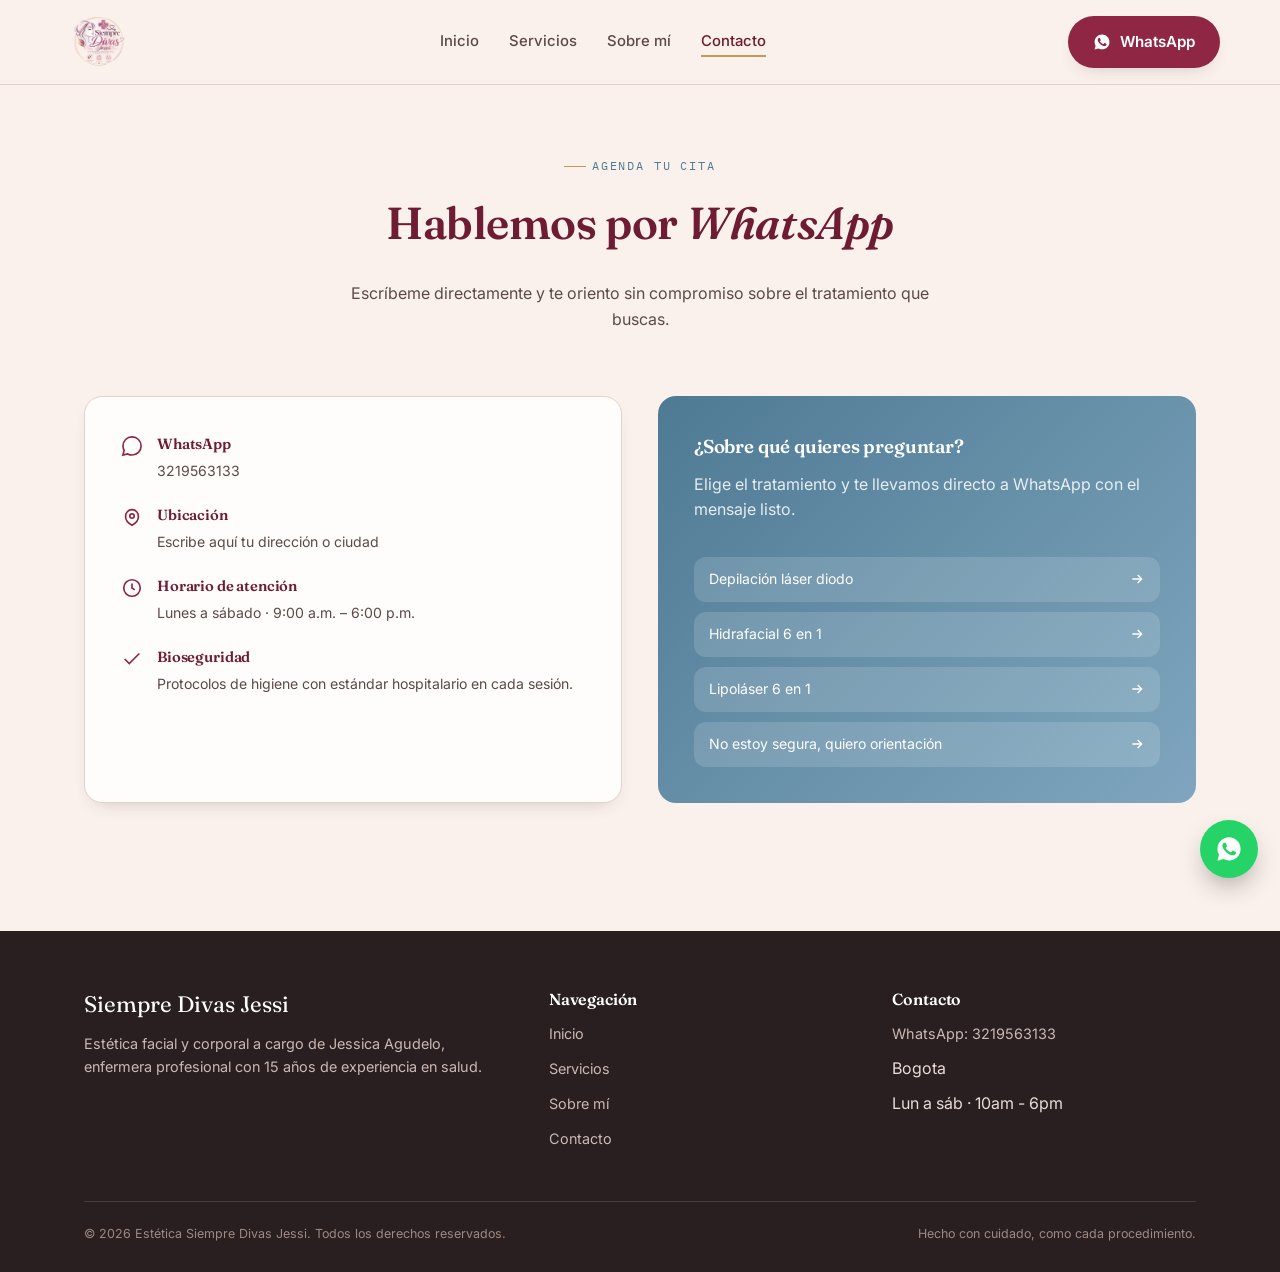
==== commit e9f9875c: "cambios" ====
--- a/contacto.html
+++ b/contacto.html
@@ -258,7 +258,7 @@
                   >WhatsApp: 3219563133</a
                 >
               </li>
-              <li>Escribe tu ciudad aquí</li>
+              <li>Bogota</li>
               <li>Lun a sáb · 10am - 6pm</li>
             </ul>
           </div>
--- a/style.css
+++ b/style.css
@@ -703,6 +703,32 @@
   color: var(--rose-deep);
 }
 
+/* -------------------- Figuras informativas (gráficos de proveedor) -------------------- */
+.info-figure {
+  margin-top: 20px;
+  border-radius: var(--radius);
+  overflow: hidden;
+  box-shadow: var(--shadow-sm);
+  border: 1px solid var(--line);
+  background: #fff;
+}
+.info-figure img {
+  width: 100%;
+  display: block;
+  max-height: 380px;
+  object-fit: contain;
+  padding: 28px;
+  box-sizing: border-box;
+  background: #fff;
+}
+.info-figure figcaption {
+  padding: 14px 20px;
+  font-size: 0.82rem;
+  color: var(--ink-soft);
+  background: var(--card);
+  text-align: center;
+}
+
 /* -------------------- Sobre mí: timeline -------------------- */
 .timeline {
   position: relative;
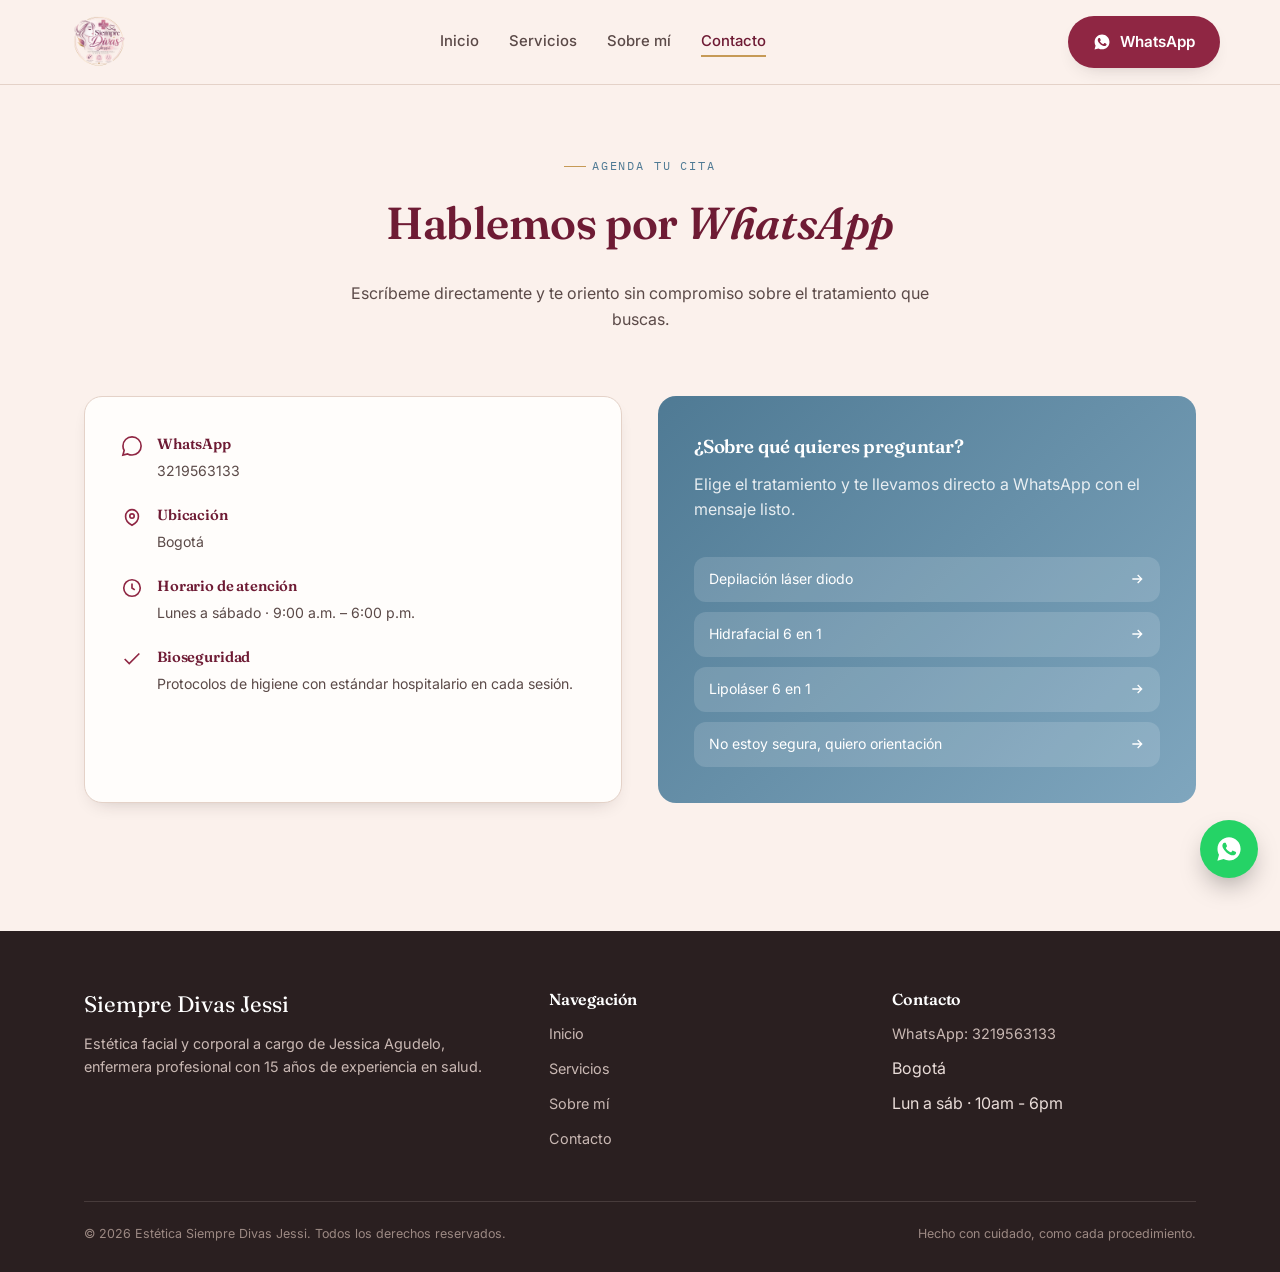
==== commit dc7fe0ed: "cambios" ====
--- a/contacto.html
+++ b/contacto.html
@@ -18,9 +18,9 @@
       rel="icon"
       type="image/png"
       sizes="32x32"
-      href="multimedia/favicon-32.png"
+      href="multimedia/favicon-512.png"
     />
-    <link rel="apple-touch-icon" href="multimedia/apple-touch-icon.png" />
+    <link rel="apple-touch-icon" href="multimedia/favicon-512.png" />
     <link rel="stylesheet" href="style.css" />
   </head>
   <body>
@@ -109,7 +109,7 @@
             </svg>
             <div>
               <h4>Ubicación</h4>
-              <p>Escribe aquí tu dirección o ciudad</p>
+              <p>Bogotá</p>
             </div>
           </div>
           <div class="contact-item">
@@ -258,7 +258,7 @@
                   >WhatsApp: 3219563133</a
                 >
               </li>
-              <li>Bogota</li>
+              <li>Bogotá</li>
               <li>Lun a sáb · 10am - 6pm</li>
             </ul>
           </div>
--- a/style.css
+++ b/style.css
@@ -649,10 +649,12 @@
 .service-visual img {
   width: 100%;
   height: 100%;
-  object-fit: cover;
+  object-fit: contain;
+  padding: 28px;
+  box-sizing: border-box;
 }
 .service-visual.has-photo {
-  background: var(--card);
+  background: #fff;
 }
 .service-visual .tag {
   position: absolute;
@@ -710,16 +712,10 @@
   overflow: hidden;
   box-shadow: var(--shadow-sm);
   border: 1px solid var(--line);
-  background: #fff;
 }
 .info-figure img {
   width: 100%;
   display: block;
-  max-height: 380px;
-  object-fit: contain;
-  padding: 28px;
-  box-sizing: border-box;
-  background: #fff;
 }
 .info-figure figcaption {
   padding: 14px 20px;
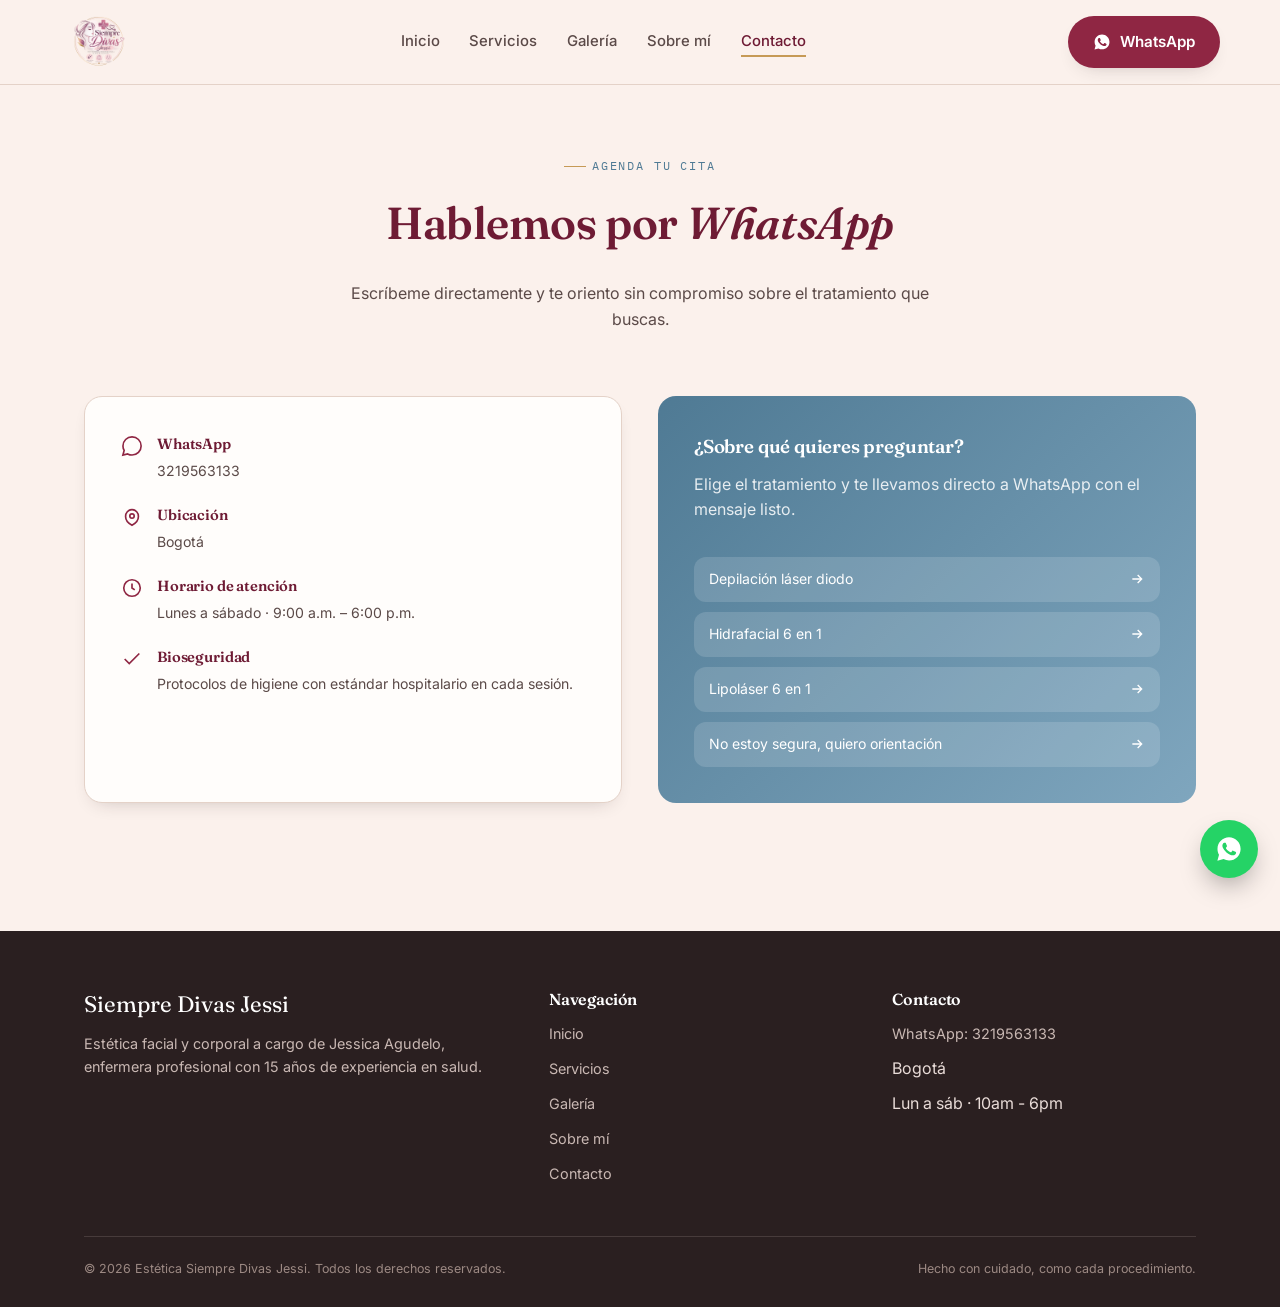
==== commit d0843d5c: "cambios" ====
--- a/contacto.html
+++ b/contacto.html
@@ -18,7 +18,7 @@
       rel="icon"
       type="image/png"
       sizes="32x32"
-      href="multimedia/favicon-512.png"
+      href="multimedia/favicon-32.png"
     />
     <link rel="apple-touch-icon" href="multimedia/favicon-512.png" />
     <link rel="stylesheet" href="style.css" />
@@ -37,6 +37,7 @@
         <ul class="nav-links">
           <li><a href="index.html">Inicio</a></li>
           <li><a href="servicios.html">Servicios</a></li>
+          <li><a href="galeria.html">Galería</a></li>
           <li><a href="sobre-mi.html">Sobre mí</a></li>
           <li><a href="contacto.html" class="active">Contacto</a></li>
         </ul>
@@ -243,6 +244,7 @@
             <ul>
               <li><a href="index.html">Inicio</a></li>
               <li><a href="servicios.html">Servicios</a></li>
+              <li><a href="galeria.html">Galería</a></li>
               <li><a href="sobre-mi.html">Sobre mí</a></li>
               <li><a href="contacto.html">Contacto</a></li>
             </ul>
@@ -289,4 +291,4 @@
 
     <script src="main.js"></script>
   </body>
-</html>+</html> 
--- a/style.css
+++ b/style.css
@@ -954,4 +954,205 @@
     animation: none !important;
     scroll-behavior: auto !important;
   }
+}
+
+/* -------------------- Galería -------------------- */
+.gallery-filter {
+  display: flex;
+  flex-wrap: wrap;
+  gap: 10px;
+  justify-content: center;
+  margin-bottom: 40px;
+}
+.filter-pill {
+  font-family: var(--font-mono);
+  font-size: 0.72rem;
+  letter-spacing: 0.05em;
+  text-transform: uppercase;
+  padding: 0.65em 1.3em;
+  border-radius: 999px;
+  border: 1.5px solid var(--line);
+  background: var(--card);
+  color: var(--ink-soft);
+  cursor: pointer;
+  transition:
+    background 0.2s ease,
+    color 0.2s ease,
+    border-color 0.2s ease;
+}
+.filter-pill:hover {
+  border-color: var(--rose);
+  color: var(--rose-deep);
+}
+.filter-pill.active {
+  background: var(--rose);
+  border-color: var(--rose);
+  color: #fff;
+}
+
+.gallery-grid {
+  display: grid;
+  grid-template-columns: repeat(3, 1fr);
+  gap: 20px;
+}
+.gallery-item {
+  position: relative;
+  aspect-ratio: 4/5;
+  border-radius: var(--radius-sm);
+  overflow: hidden;
+  cursor: pointer;
+  background: var(--blue-tint);
+  box-shadow: var(--shadow-sm);
+}
+.gallery-item img,
+.gallery-item video {
+  width: 100%;
+  height: 100%;
+  object-fit: cover;
+  transition: transform 0.4s ease;
+}
+.gallery-item:hover img,
+.gallery-item:hover video {
+  transform: scale(1.06);
+}
+.gallery-item .play-badge {
+  position: absolute;
+  top: 50%;
+  left: 50%;
+  transform: translate(-50%, -50%);
+  width: 52px;
+  height: 52px;
+  border-radius: 50%;
+  background: rgba(255, 255, 255, 0.92);
+  display: flex;
+  align-items: center;
+  justify-content: center;
+  box-shadow: var(--shadow-sm);
+  transition: transform 0.25s ease;
+}
+.gallery-item:hover .play-badge {
+  transform: translate(-50%, -50%) scale(1.08);
+}
+.play-badge svg {
+  width: 20px;
+  height: 20px;
+  color: var(--rose);
+  margin-left: 2px;
+}
+.gallery-caption {
+  position: absolute;
+  left: 0;
+  right: 0;
+  bottom: 0;
+  padding: 24px 14px 12px;
+  background: linear-gradient(
+    to top,
+    rgba(42, 31, 32, 0.75),
+    rgba(42, 31, 32, 0)
+  );
+}
+.gallery-tag {
+  font-family: var(--font-mono);
+  font-size: 0.6rem;
+  letter-spacing: 0.06em;
+  text-transform: uppercase;
+  color: #fff;
+}
+
+/* -------------------- Lightbox -------------------- */
+.lightbox-overlay {
+  display: none;
+  position: fixed;
+  inset: 0;
+  z-index: 200;
+  background: rgba(20, 12, 13, 0.9);
+  padding: 24px;
+  align-items: center;
+  justify-content: center;
+}
+.lightbox-overlay.open {
+  display: flex;
+}
+.lightbox-content {
+  width: 100%;
+  max-width: 860px;
+}
+.lightbox-body img,
+.lightbox-body video {
+  width: 100%;
+  max-height: 78vh;
+  object-fit: contain;
+  border-radius: var(--radius-sm);
+  background: #000;
+  display: block;
+}
+.lightbox-caption {
+  color: #f1e3df;
+  text-align: center;
+  font-size: 0.88rem;
+  margin-top: 14px;
+}
+.lightbox-close {
+  position: fixed;
+  top: 20px;
+  right: 24px;
+  width: 42px;
+  height: 42px;
+  border-radius: 50%;
+  border: none;
+  background: rgba(255, 255, 255, 0.14);
+  color: #fff;
+  font-size: 1.4rem;
+  line-height: 1;
+  cursor: pointer;
+}
+.lightbox-close:hover {
+  background: rgba(255, 255, 255, 0.24);
+}
+
+@media (max-width: 720px) {
+  .gallery-grid {
+    grid-template-columns: 1fr 1fr;
+    gap: 12px;
+  }
+}
+
+/* -------------------- Testimonios -------------------- */
+.testimonial-grid {
+  display: grid;
+  grid-template-columns: repeat(2, 1fr);
+  gap: 24px;
+}
+.testimonial-card {
+  background: var(--card);
+  border: 1px solid var(--line);
+  border-radius: var(--radius);
+  padding: 14px 14px 18px;
+  box-shadow: var(--shadow-sm);
+  margin: 0;
+}
+.testimonial-shot {
+  width: 100%;
+  display: block;
+  border-radius: var(--radius-sm);
+  margin-bottom: 14px;
+  cursor: pointer;
+  transition: opacity 0.2s ease;
+}
+.testimonial-shot:hover {
+  opacity: 0.9;
+}
+.testimonial-name {
+  font-family: var(--font-mono);
+  font-size: 0.68rem;
+  letter-spacing: 0.06em;
+  text-transform: uppercase;
+  color: var(--rose-deep);
+  text-align: center;
+}
+
+@media (max-width: 920px) {
+  .testimonial-grid {
+    grid-template-columns: 1fr;
+  }
 }
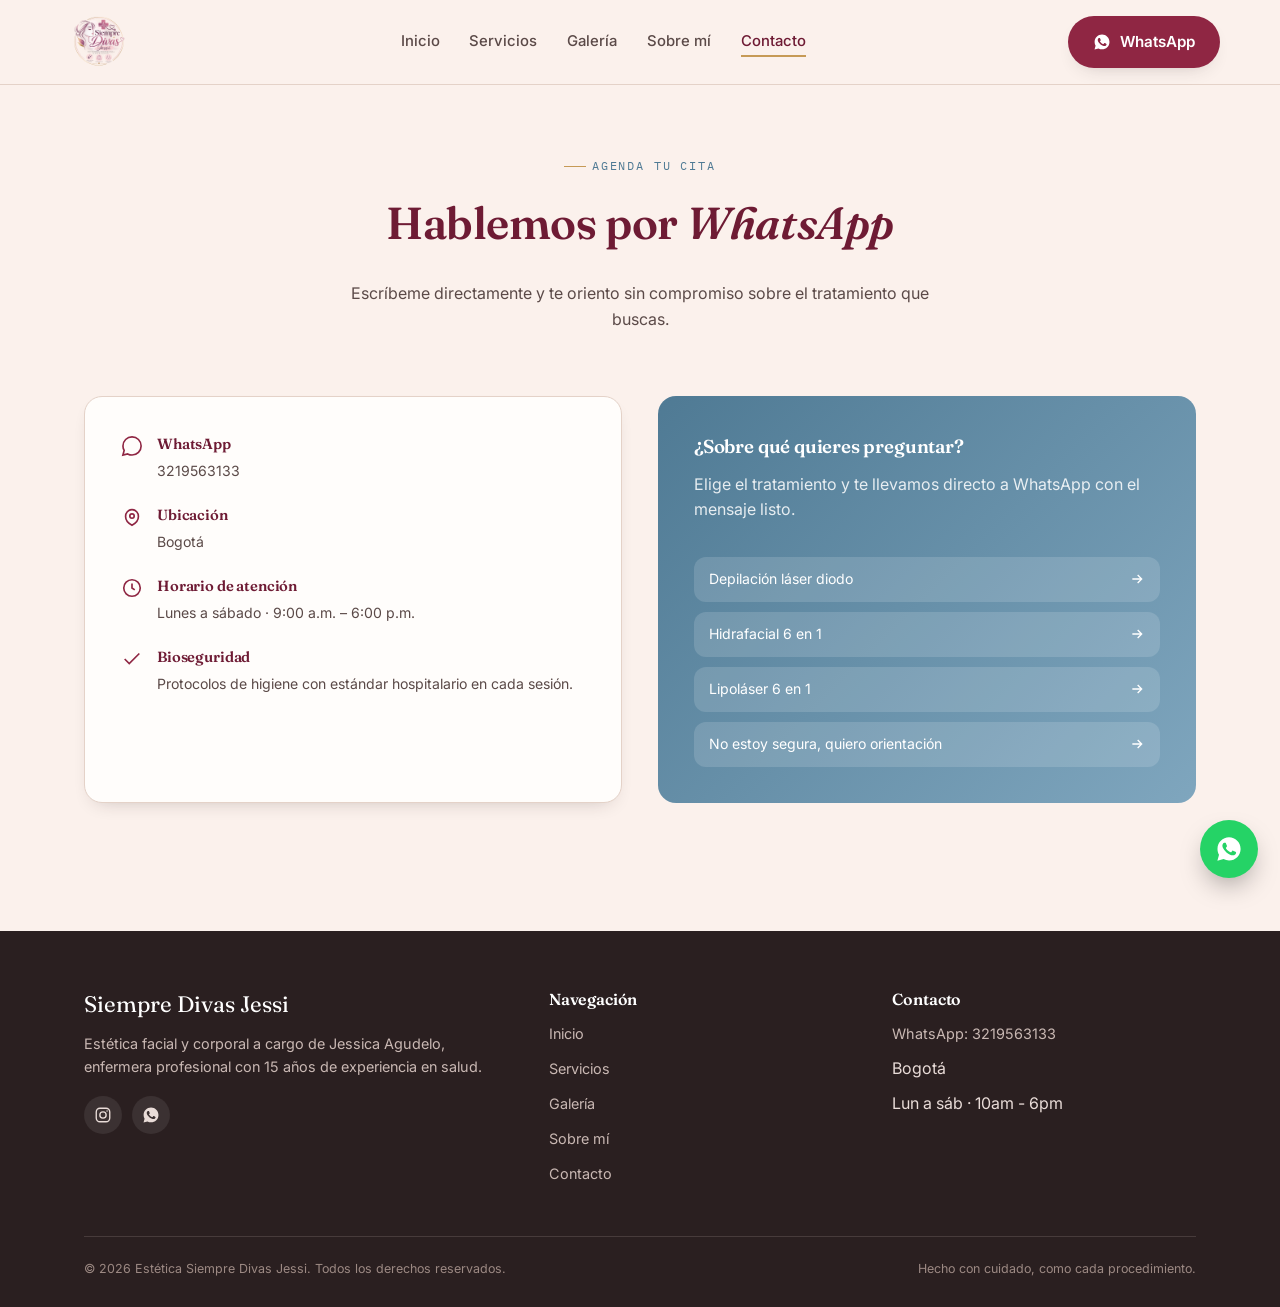
==== commit c266441d: "cambios" ====
--- a/contacto.html
+++ b/contacto.html
@@ -238,6 +238,43 @@
               Estética facial y corporal a cargo de Jessica Agudelo, enfermera
               profesional con 15 años de experiencia en salud.
             </p>
+            <div class="footer-social">
+              <a
+                href="https://www.instagram.com/jessicaagudelo23/"
+                target="_blank"
+                rel="noopener"
+                aria-label="Instagram"
+              >
+                <svg
+                  viewBox="0 0 24 24"
+                  fill="none"
+                  stroke="currentColor"
+                  stroke-width="1.8"
+                >
+                  <rect x="3" y="3" width="18" height="18" rx="5" />
+                  <circle cx="12" cy="12" r="4.2" />
+                  <circle
+                    cx="17.4"
+                    cy="6.6"
+                    r="1"
+                    fill="currentColor"
+                    stroke="none"
+                  />
+                </svg>
+              </a>
+              <a
+                href="https://wa.me/573219563133"
+                target="_blank"
+                rel="noopener"
+                aria-label="WhatsApp"
+              >
+                <svg viewBox="0 0 24 24" fill="currentColor">
+                  <path
+                    d="M12.04 2C6.58 2 2.13 6.45 2.13 11.91c0 1.75.46 3.45 1.32 4.95L2.05 22l5.25-1.38a9.9 9.9 0 0 0 4.74 1.21h.01c5.46 0 9.91-4.45 9.91-9.91C21.96 6.45 17.5 2 12.04 2Zm5.8 14.02c-.24.68-1.4 1.3-1.93 1.38-.5.08-1.12.11-1.8-.11-.42-.14-.96-.32-1.65-.62-2.9-1.25-4.8-4.16-4.94-4.36-.14-.2-1.18-1.57-1.18-3 0-1.42.75-2.12 1.02-2.41.27-.29.58-.36.78-.36.2 0 .39 0 .56.01.18.01.42-.07.65.5.24.58.82 2 .89 2.14.07.14.12.31.02.5-.1.2-.15.32-.3.5-.15.17-.31.39-.44.52-.15.15-.3.31-.13.6.17.29.76 1.25 1.63 2.02 1.12 1 2.06 1.31 2.35 1.46.29.15.46.13.63-.08.17-.2.72-.84.91-1.13.19-.29.38-.24.63-.14.26.1 1.65.78 1.93.92.29.15.48.22.55.34.07.13.07.72-.17 1.4Z"
+                  />
+                </svg>
+              </a>
+            </div>
           </div>
           <div>
             <h4>Navegación</h4>
@@ -291,4 +328,4 @@
 
     <script src="main.js"></script>
   </body>
-</html> +</html>
--- a/style.css
+++ b/style.css
@@ -550,6 +550,34 @@
 .footer-grid ul li {
   margin-bottom: 0.6em;
 }
+.footer-social {
+  display: flex;
+  gap: 10px;
+  margin-top: 18px;
+}
+.footer-social a {
+  width: 38px;
+  height: 38px;
+  border-radius: 50%;
+  background: rgba(255, 255, 255, 0.08);
+  display: flex;
+  align-items: center;
+  justify-content: center;
+  color: #e9dcd8;
+  transition:
+    background 0.2s ease,
+    color 0.2s ease,
+    transform 0.2s ease;
+}
+.footer-social a:hover {
+  background: var(--rose);
+  color: #fff;
+  transform: translateY(-2px);
+}
+.footer-social svg {
+  width: 18px;
+  height: 18px;
+}
 .footer-bottom {
   border-top: 1px solid rgba(233, 220, 216, 0.15);
   padding-top: 22px;
